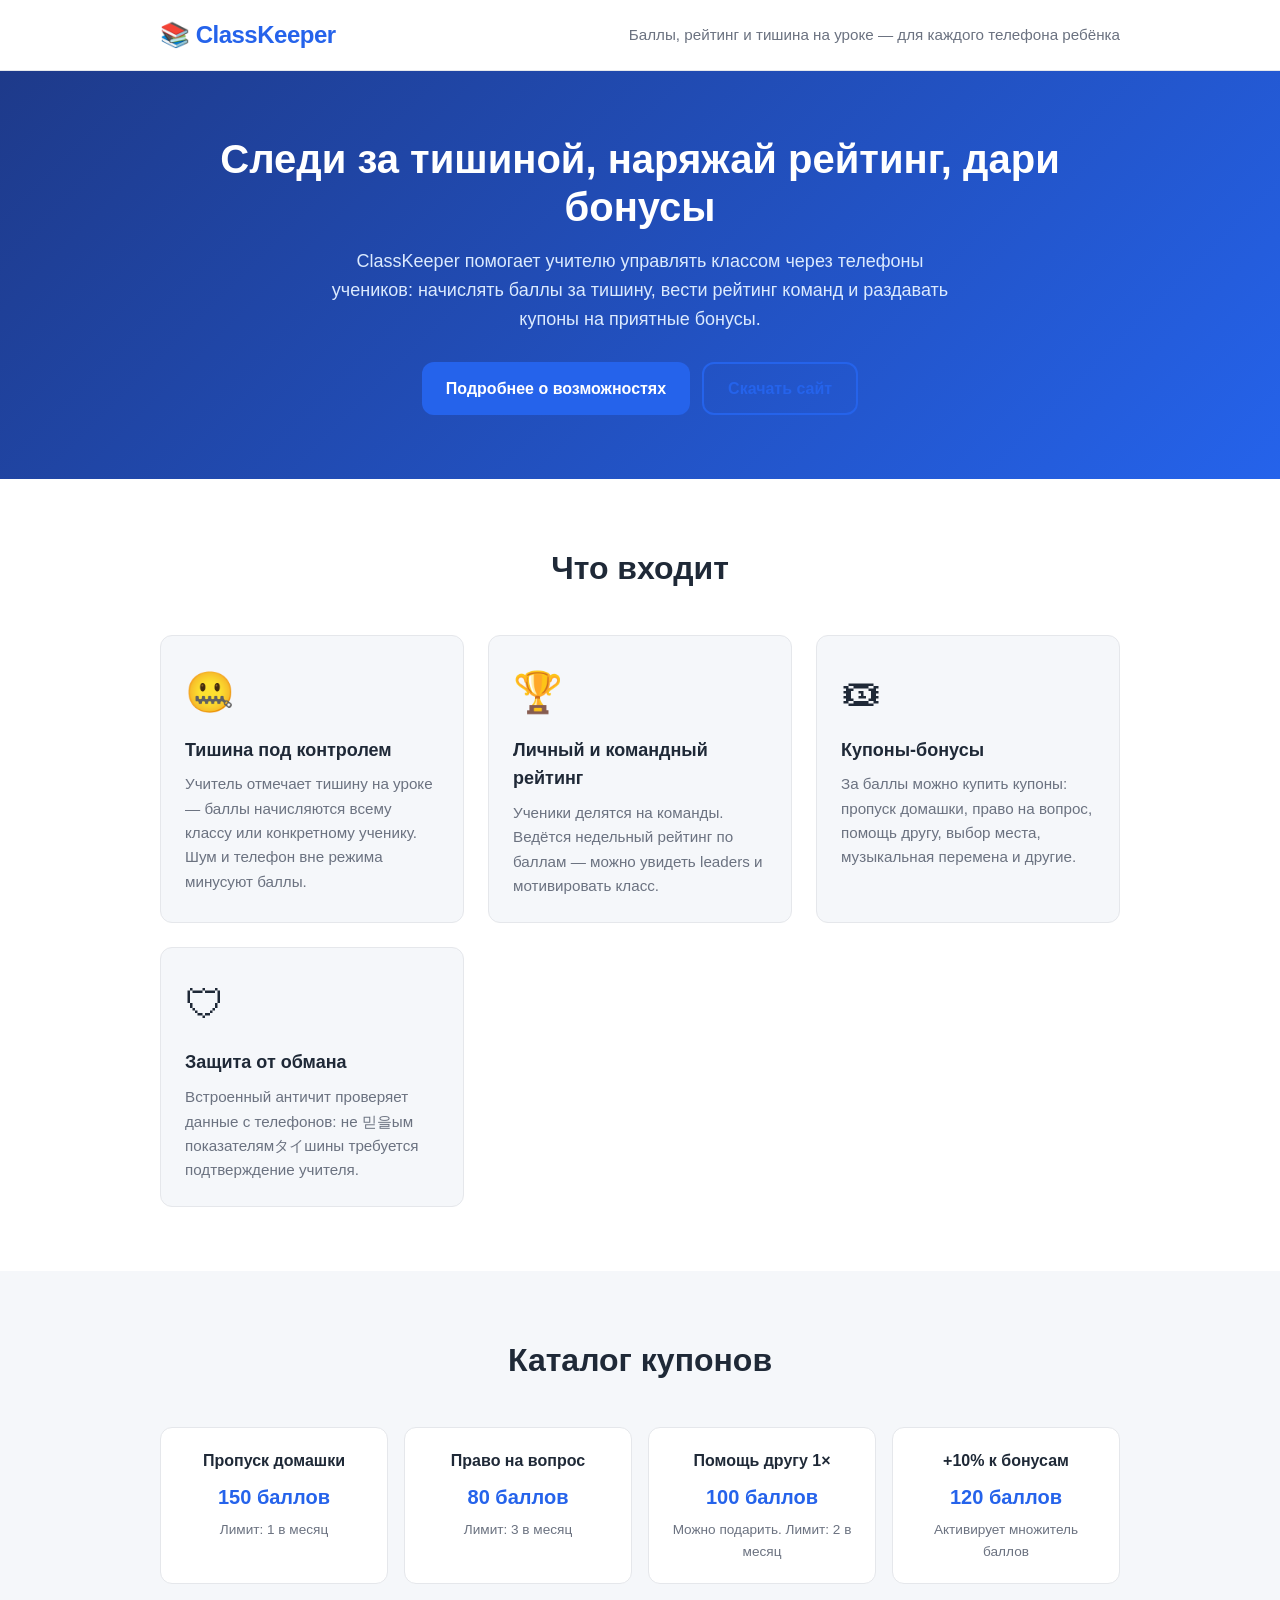
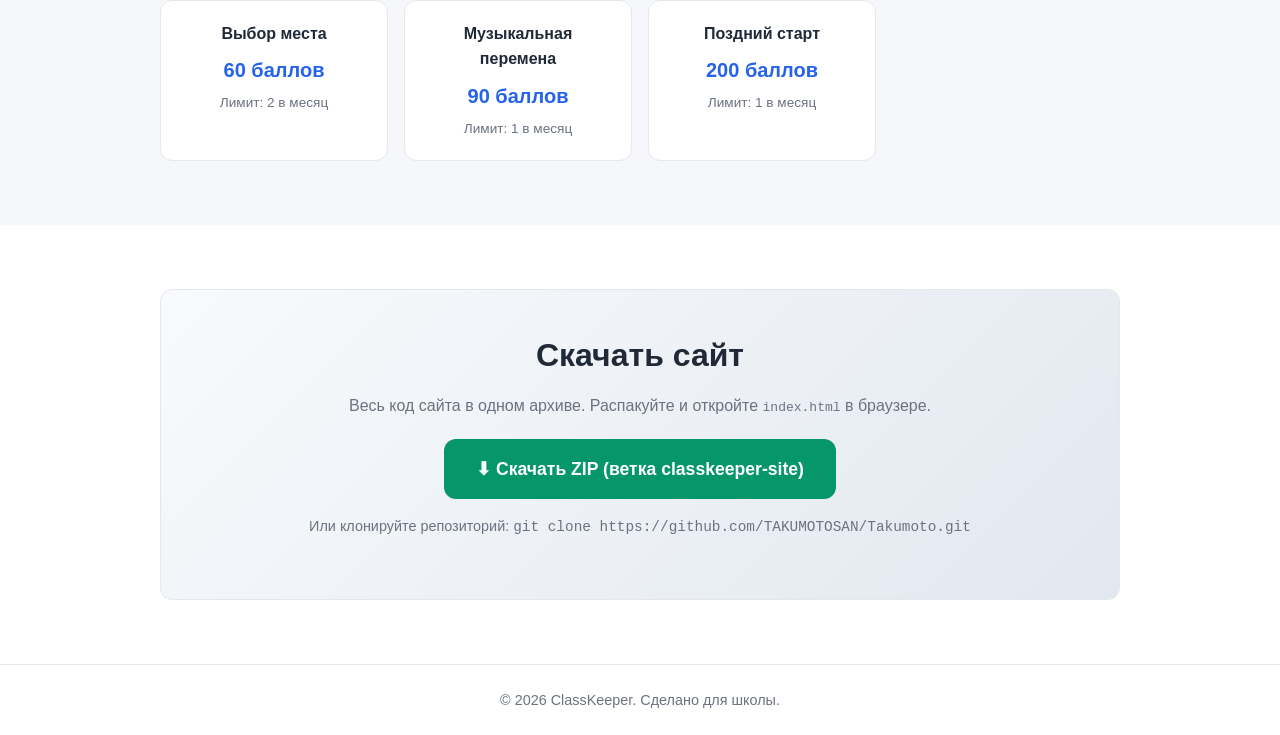
==== classkeeper/index.html @ 2f1abf25 "Добавить статический сайт ClassKeeper в папке classkeeper/" ====
<!DOCTYPE html>
<html lang="ru">
<head>
    <meta charset="UTF-8">
    <meta name="viewport" content="width=device-width, initial-scale=1.0">
    <title>ClassKeeper — Помощник для класса</title>
    <link rel="stylesheet" href="style.css">
</head>
<body>

    <header class="header">
        <div class="container">
            <div class="logo">📚 ClassKeeper</div>
            <p class="subtitle">Баллы, рейтинг и тишина на уроке — для каждого телефона ребёнка</p>
        </div>
    </header>

    <section class="hero">
        <div class="container">
            <h1>Следи за тишиной, наряжай рейтинг, дари бонусы</h1>
            <p>ClassKeeper помогает учителю управлять классом через телефоны учеников: начислять баллы за тишину, вести рейтинг команд и раздавать купоны на приятные бонусы.</p>
            <div class="hero-actions">
                <a href="#features" class="btn btn-primary">Подробнее о возможностях</a>
                <a href="#download" class="btn btn-outline">Скачать сайт</a>
            </div>
        </div>
    </section>

    <section class="features" id="features">
        <div class="container">
            <h2>Что входит</h2>
            <div class="grid">
                <div class="card">
                    <div class="card-icon">🤐</div>
                    <h3>Тишина под контролем</h3>
                    <p>Учитель отмечает тишину на уроке — баллы начисляются всему классу или конкретному ученику. Шум и телефон вне режима минусуют баллы.</p>
                </div>
                <div class="card">
                    <div class="card-icon">🏆</div>
                    <h3>Личный и командный рейтинг</h3>
                    <p>Ученики делятся на команды. Ведётся недельный рейтинг по баллам — можно увидеть leaders и мотивировать класс.</p>
                </div>
                <div class="card">
                    <div class="card-icon">🎟</div>
                    <h3>Купоны-бонусы</h3>
                    <p>За баллы можно купить купоны: пропуск домашки, право на вопрос, помощь другу, выбор места, музыкальная перемена и другие.</p>
                </div>
                <div class="card">
                    <div class="card-icon">🛡</div>
                    <h3>Защита от обмана</h3>
                    <p>Встроенный античит проверяет данные с телефонов: не 믿을ым показателямタイшины требуется подтверждение учителя.</p>
                </div>
            </div>
        </div>
    </section>

    <section class="coupons" id="coupons">
        <div class="container">
            <h2>Каталог купонов</h2>
            <div class="grid grid-3">
                <div class="coupon-card">
                    <h4>Пропуск домашки</h4>
                    <div class="price">150 баллов</div>
                    <p>Лимит: 1 в месяц</p>
                </div>
                <div class="coupon-card">
                    <h4>Право на вопрос</h4>
                    <div class="price">80 баллов</div>
                    <p>Лимит: 3 в месяц</p>
                </div>
                <div class="coupon-card">
                    <h4>Помощь другу 1×</h4>
                    <div class="price">100 баллов</div>
                    <p>Можно подарить. Лимит: 2 в месяц</p>
                </div>
                <div class="coupon-card">
                    <h4>+10% к бонусам</h4>
                    <div class="price">120 баллов</div>
                    <p>Активирует множитель баллов</p>
                </div>
                <div class="coupon-card">
                    <h4>Выбор места</h4>
                    <div class="price">60 баллов</div>
                    <p>Лимит: 2 в месяц</p>
                </div>
                <div class="coupon-card">
                    <h4>Музыкальная перемена</h4>
                    <div class="price">90 баллов</div>
                    <p>Лимит: 1 в месяц</p>
                </div>
                <div class="coupon-card">
                    <h4>Поздний старт</h4>
                    <div class="price">200 баллов</div>
                    <p>Лимит: 1 в месяц</p>
                </div>
            </div>
        </div>
    </section>

    <section class="download" id="download">
        <div class="container">
            <div class="download-box">
                <h2>Скачать сайт</h2>
                <p>Весь код сайта в одном архиве. Распакуйте и откройте <code>index.html</code> в браузере.</p>
                <a href="https://github.com/TAKUMOTOSAN/Takumoto/archive/refs/heads/classkeeper-site.zip" class="btn btn-primary btn-download">
                    ⬇ Скачать ZIP (ветка classkeeper-site)
                </a>
                <p class="download-hint">Или клонируйте репозиторий: <code>git clone https://github.com/TAKUMOTOSAN/Takumoto.git</code></p>
            </div>
        </div>
    </section>

    <footer class="footer">
        <div class="container">
            <p>&copy; 2026 ClassKeeper. Сделано для школы.</p>
        </div>
    </footer>

</body>
</html>
---- classkeeper/style.css ----
:root {
    --bg: #f5f7fa;
    --surface: #ffffff;
    --text: #1f2937;
    --text-muted: #6b7280;
    --primary: #2563eb;
    --primary-hover: #1d4ed8;
    --accent: #059669;
    --border: #e5e7eb;
    --radius: 12px;
    --shadow: 0 4px 6px -1px rgba(0, 0, 0, 0.1), 0 2px 4px -1px rgba(0, 0, 0, 0.06);
}

* { box-sizing: border-box; margin: 0; padding: 0; }

html { scroll-behavior: smooth; }

body {
    font-family: -apple-system, BlinkMacSystemFont, "Segoe UI", Roboto, "Helvetica Neue", Arial, sans-serif;
    background: var(--bg);
    color: var(--text);
    line-height: 1.6;
}

.container {
    max-width: 1000px;
    margin: 0 auto;
    padding: 0 20px;
}

/* Header */
.header {
    background: var(--surface);
    border-bottom: 1px solid var(--border);
    padding: 16px 0;
    position: sticky;
    top: 0;
    z-index: 50;
}
.header .container {
    display: flex;
    align-items: center;
    justify-content: space-between;
    gap: 16px;
}
.logo {
    font-size: 1.5rem;
    font-weight: 800;
    color: var(--primary);
    letter-spacing: -0.5px;
}
.subtitle {
    color: var(--text-muted);
    font-size: 0.95rem;
}

/* Hero */
.hero {
    background: linear-gradient(135deg, #1e3a8a 0%, #2563eb 100%);
    color: #fff;
    padding: 64px 0;
    text-align: center;
}
.hero h1 {
    font-size: 2.5rem;
    font-weight: 800;
    margin-bottom: 16px;
    line-height: 1.2;
}
.hero p {
    font-size: 1.125rem;
    color: #dbeafe;
    margin-bottom: 28px;
    max-width: 640px;
    margin-left: auto;
    margin-right: auto;
}
.hero-actions {
    display: flex;
    gap: 12px;
    justify-content: center;
    flex-wrap: wrap;
}

/* Buttons */
.btn {
    display: inline-flex;
    align-items: center;
    justify-content: center;
    gap: 8px;
    padding: 12px 24px;
    border-radius: var(--radius);
    font-weight: 600;
    font-size: 1rem;
    text-decoration: none;
    cursor: pointer;
    border: none;
    transition: all 0.2s;
}
.btn-primary {
    background: var(--primary);
    color: #fff;
}
.btn-primary:hover {
    background: var(--primary-hover);
    transform: translateY(-1px);
}
.btn-outline {
    background: transparent;
    color: var(--primary);
    border: 2px solid var(--primary);
}
.btn-outline:hover {
    background: var(--primary);
    color: #fff;
}
.btn-download {
    background: var(--accent);
    color: #fff;
    font-size: 1.1rem;
    padding: 16px 32px;
}
.btn-download:hover {
    background: #047857;
}

/* Features */
.features {
    padding: 64px 0;
    background: var(--surface);
}
.features h2, .coupons h2, .download h2 {
    text-align: center;
    font-size: 2rem;
    margin-bottom: 40px;
    color: var(--text);
}
.grid {
    display: grid;
    grid-template-columns: repeat(auto-fit, minmax(240px, 1fr));
    gap: 24px;
}
.card {
    background: var(--bg);
    border: 1px solid var(--border);
    border-radius: var(--radius);
    padding: 24px;
    transition: transform 0.2s, box-shadow 0.2s;
}
.card:hover {
    transform: translateY(-4px);
    box-shadow: var(--shadow);
}
.card-icon {
    font-size: 2.5rem;
    margin-bottom: 12px;
    display: block;
}
.card h3 {
    font-size: 1.125rem;
    margin-bottom: 8px;
}
.card p {
    font-size: 0.95rem;
    color: var(--text-muted);
}

/* Coupons */
.coupons {
    padding: 64px 0;
    background: var(--bg);
}
.grid-3 {
    display: grid;
    grid-template-columns: repeat(auto-fit, minmax(200px, 1fr));
    gap: 16px;
}
.coupon-card {
    background: var(--surface);
    border: 1px solid var(--border);
    border-radius: var(--radius);
    padding: 20px;
    text-align: center;
}
.coupon-card h4 {
    font-size: 1rem;
    margin-bottom: 8px;
}
.coupon-card .price {
    font-size: 1.25rem;
    font-weight: 700;
    color: var(--primary);
    margin-bottom: 6px;
    display: block;
}
.coupon-card p {
    font-size: 0.85rem;
    color: var(--text-muted);
}

/* Download */
.download {
    padding: 64px 0;
    background: var(--surface);
}
.download-box {
    background: linear-gradient(135deg, #f8fafc 0%, #e2e8f0 100%);
    border: 1px solid var(--border);
    border-radius: var(--radius);
    padding: 40px;
    text-align: center;
}
.download-box h2 {
    margin-bottom: 12px;
}
.download-box p {
    color: var(--text-muted);
    margin-bottom: 20px;
}
.download-hint {
    margin-top: 16px;
    font-size: 0.9rem;
    color: var(--text-muted);
}

/* Footer */
.footer {
    background: var(--surface);
    border-top: 1px solid var(--border);
    padding: 24px 0;
    text-align: center;
    color: var(--text-muted);
    font-size: 0.9rem;
}

@media (max-width: 640px) {
    .hero h1 { font-size: 1.75rem; }
    .hero-actions { flex-direction: column; align-items: stretch; }
    .hero-actions .btn { width: 100%; }
}
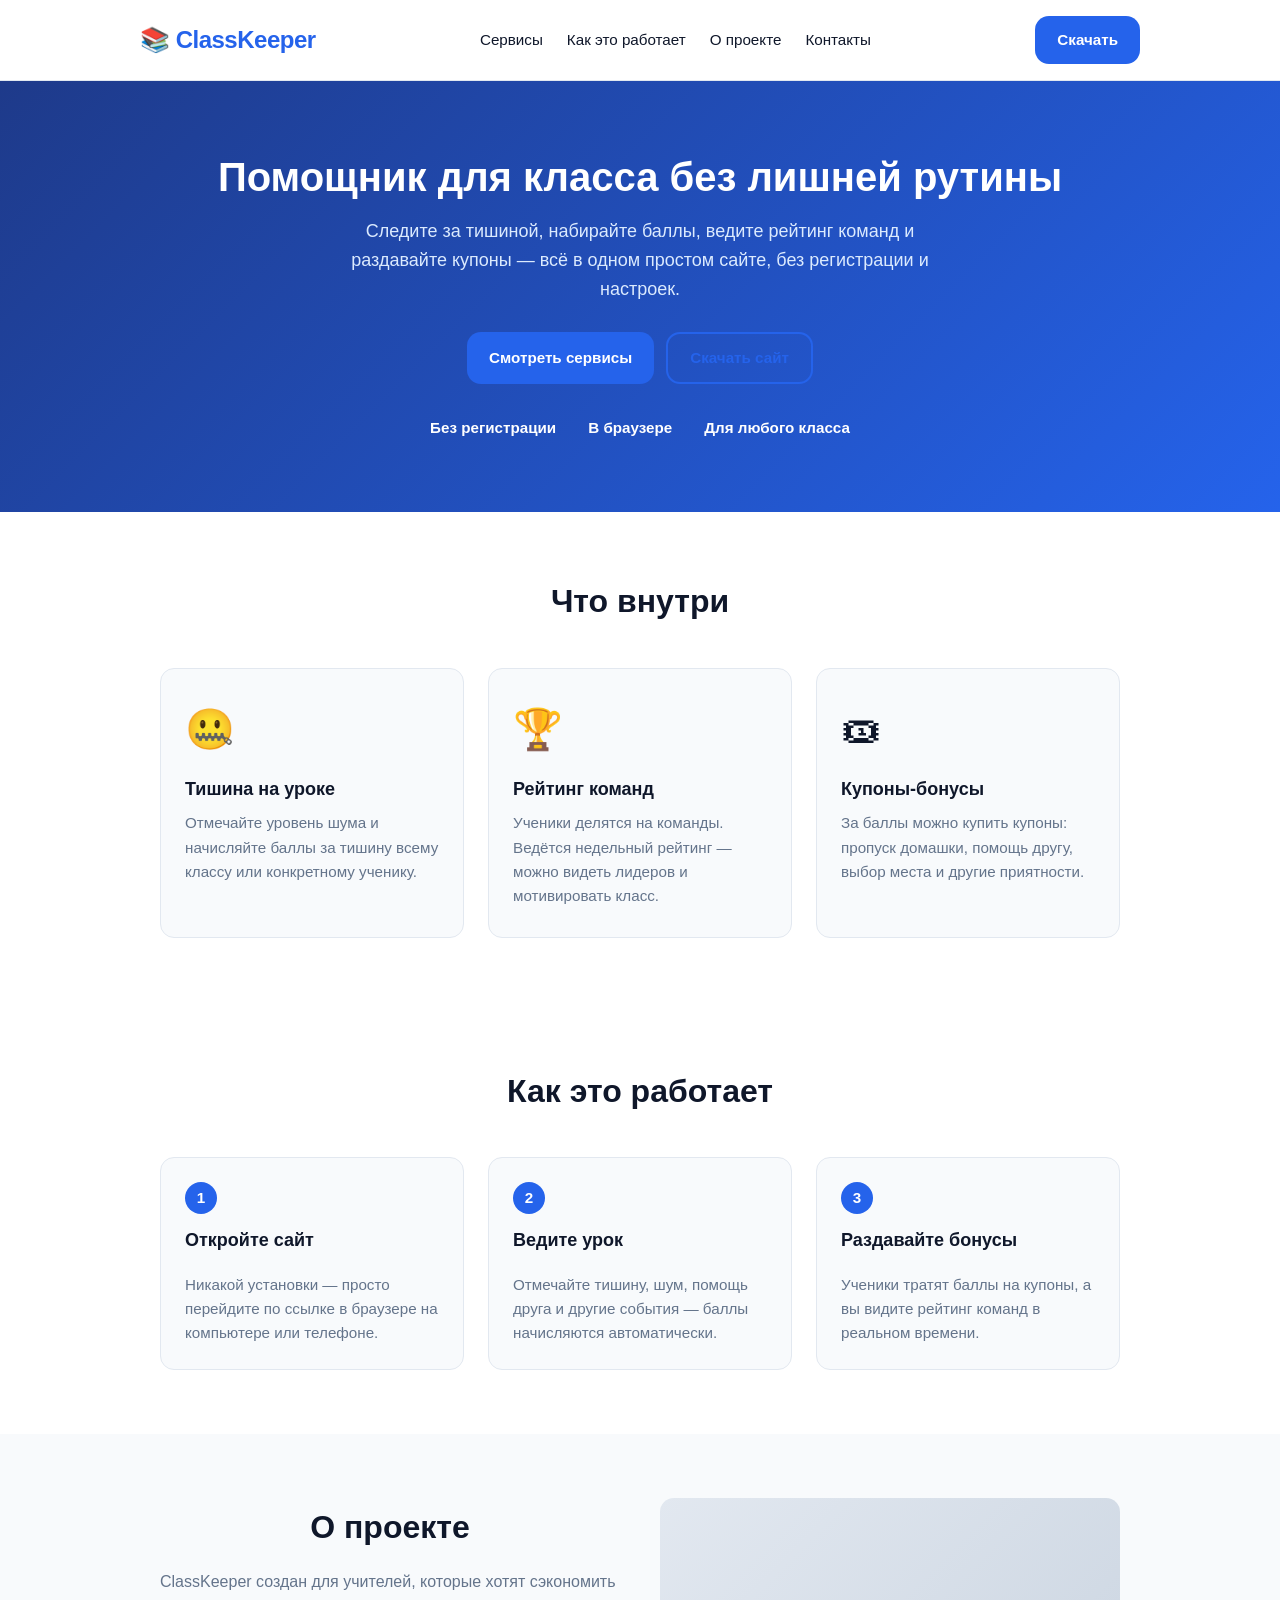
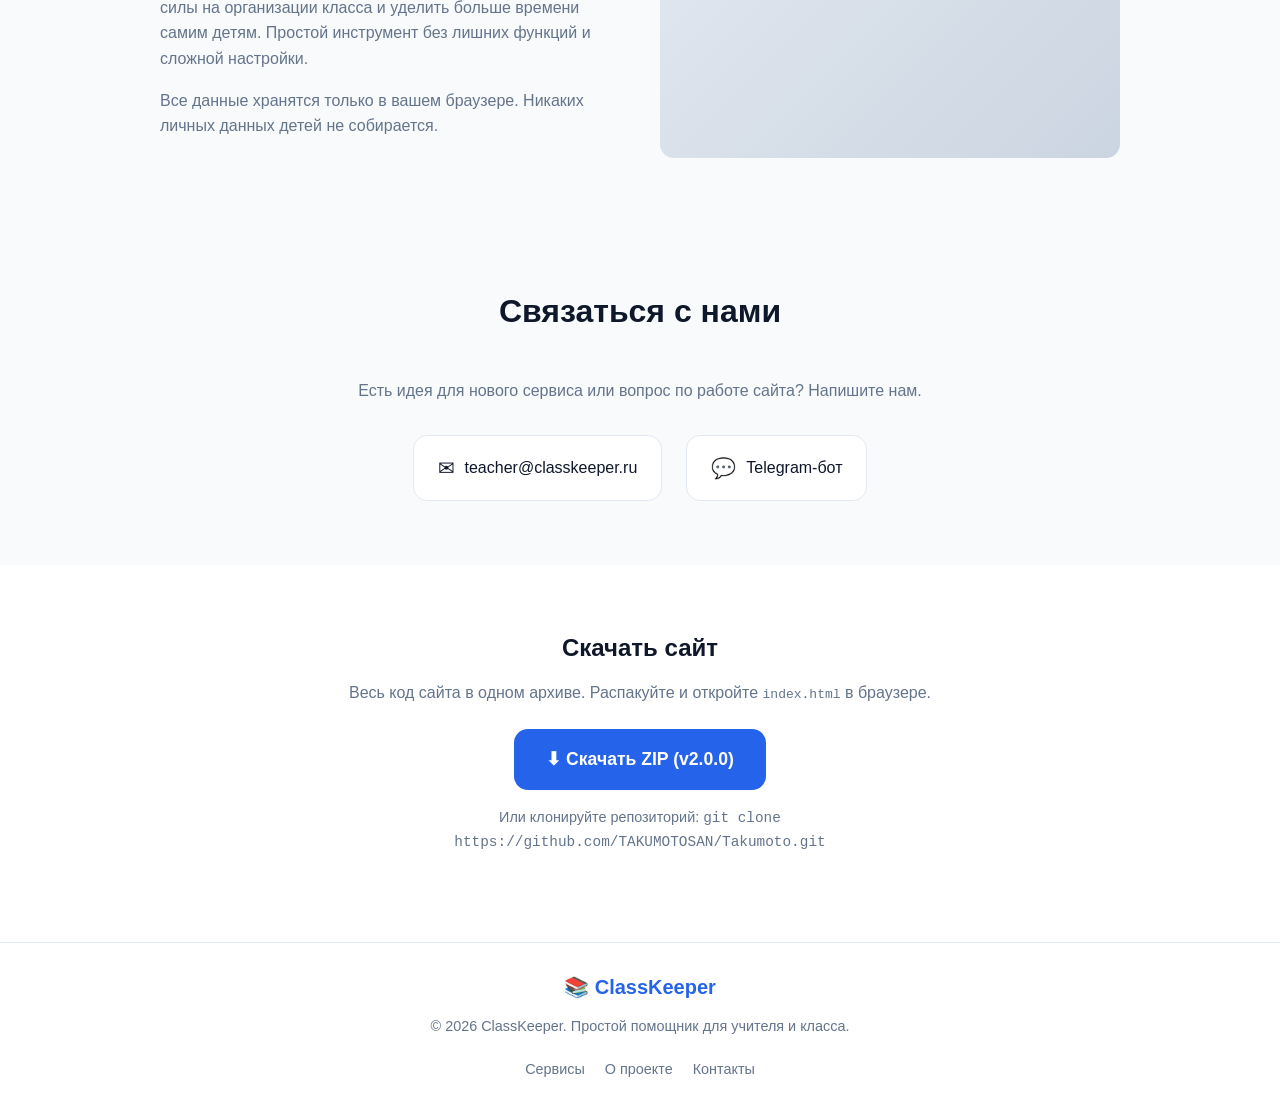
==== commit c6318443: "Упрощённый одностраничный сайт ClassKeeper (аналог pedagog-na-avtopilote.ru)" ====
--- a/classkeeper/index.html
+++ b/classkeeper/index.html
@@ -3,118 +3,137 @@
 <head>
     <meta charset="UTF-8">
     <meta name="viewport" content="width=device-width, initial-scale=1.0">
-    <title>ClassKeeper — Помощник для класса</title>
+    <title>ClassKeeper — помощник для класса</title>
     <link rel="stylesheet" href="style.css">
 </head>
 <body>
 
-    <header class="header">
-        <div class="container">
-            <div class="logo">📚 ClassKeeper</div>
-            <p class="subtitle">Баллы, рейтинг и тишина на уроке — для каждого телефона ребёнка</p>
+<header class="header">
+    <div class="container header-inner">
+        <a href="#" class="logo">📚 ClassKeeper</a>
+        <nav class="nav">
+            <a href="#services">Сервисы</a>
+            <a href="#how-it-works">Как это работает</a>
+            <a href="#about">О проекте</a>
+            <a href="#contacts">Контакты</a>
+        </nav>
+        <a href="#download" class="btn btn-primary">Скачать</a>
+    </div>
+</header>
+
+<section class="hero">
+    <div class="container hero-inner">
+        <h1>Помощник для класса без лишней рутины</h1>
+        <p>Следите за тишиной, набирайте баллы, ведите рейтинг команд и раздавайте купоны — всё в одном простом сайте, без регистрации и настроек.</p>
+        <div class="hero-actions">
+            <a href="#services" class="btn btn-primary">Смотреть сервисы</a>
+            <a href="#download" class="btn btn-outline">Скачать сайт</a>
         </div>
-    </header>
+        <div class="hero-stats">
+            <span><strong>Без регистрации</strong></span>
+            <span><strong>В браузере</strong></span>
+            <span><strong>Для любого класса</strong></span>
+        </div>
+    </div>
+</section>
 
-    <section class="hero">
-        <div class="container">
-            <h1>Следи за тишиной, наряжай рейтинг, дари бонусы</h1>
-            <p>ClassKeeper помогает учителю управлять классом через телефоны учеников: начислять баллы за тишину, вести рейтинг команд и раздавать купоны на приятные бонусы.</p>
-            <div class="hero-actions">
-                <a href="#features" class="btn btn-primary">Подробнее о возможностях</a>
-                <a href="#download" class="btn btn-outline">Скачать сайт</a>
+<section id="services" class="services">
+    <div class="container">
+        <h2 class="section-title">Что внутри</h2>
+        <div class="grid">
+            <div class="card">
+                <div class="card-icon">🤐</div>
+                <h3>Тишина на уроке</h3>
+                <p>Отмечайте уровень шума и начисляйте баллы за тишину всему классу или конкретному ученику.</p>
+            </div>
+            <div class="card">
+                <div class="card-icon">🏆</div>
+                <h3>Рейтинг команд</h3>
+                <p>Ученики делятся на команды. Ведётся недельный рейтинг — можно видеть лидеров и мотивировать класс.</p>
+            </div>
+            <div class="card">
+                <div class="card-icon">🎟</div>
+                <h3>Купоны-бонусы</h3>
+                <p>За баллы можно купить купоны: пропуск домашки, помощь другу, выбор места и другие приятности.</p>
             </div>
         </div>
-    </section>
+    </div>
+</section>
 
-    <section class="features" id="features">
-        <div class="container">
-            <h2>Что входит</h2>
-            <div class="grid">
-                <div class="card">
-                    <div class="card-icon">🤐</div>
-                    <h3>Тишина под контролем</h3>
-                    <p>Учитель отмечает тишину на уроке — баллы начисляются всему классу или конкретному ученику. Шум и телефон вне режима минусуют баллы.</p>
-                </div>
-                <div class="card">
-                    <div class="card-icon">🏆</div>
-                    <h3>Личный и командный рейтинг</h3>
-                    <p>Ученики делятся на команды. Ведётся недельный рейтинг по баллам — можно увидеть leaders и мотивировать класс.</p>
-                </div>
-                <div class="card">
-                    <div class="card-icon">🎟</div>
-                    <h3>Купоны-бонусы</h3>
-                    <p>За баллы можно купить купоны: пропуск домашки, право на вопрос, помощь другу, выбор места, музыкальная перемена и другие.</p>
-                </div>
-                <div class="card">
-                    <div class="card-icon">🛡</div>
-                    <h3>Защита от обмана</h3>
-                    <p>Встроенный античит проверяет данные с телефонов: не 믿을ым показателямタイшины требуется подтверждение учителя.</p>
-                </div>
+<section id="how-it-works" class="how-it-works">
+    <div class="container">
+        <h2 class="section-title">Как это работает</h2>
+        <div class="steps">
+            <div class="step">
+                <div class="step-num">1</div>
+                <h3>Откройте сайт</h3>
+                <p>Никакой установки — просто перейдите по ссылке в браузере на компьютере или телефоне.</p>
+            </div>
+            <div class="step">
+                <div class="step-num">2</div>
+                <h3>Ведите урок</h3>
+                <p>Отмечайте тишину, шум, помощь друга и другие события — баллы начисляются автоматически.</p>
+            </div>
+            <div class="step">
+                <div class="step-num">3</div>
+                <h3>Раздавайте бонусы</h3>
+                <p>Ученики тратят баллы на купоны, а вы видите рейтинг команд в реальном времени.</p>
             </div>
         </div>
-    </section>
+    </div>
+</section>
 
-    <section class="coupons" id="coupons">
-        <div class="container">
-            <h2>Каталог купонов</h2>
-            <div class="grid grid-3">
-                <div class="coupon-card">
-                    <h4>Пропуск домашки</h4>
-                    <div class="price">150 баллов</div>
-                    <p>Лимит: 1 в месяц</p>
-                </div>
-                <div class="coupon-card">
-                    <h4>Право на вопрос</h4>
-                    <div class="price">80 баллов</div>
-                    <p>Лимит: 3 в месяц</p>
-                </div>
-                <div class="coupon-card">
-                    <h4>Помощь другу 1×</h4>
-                    <div class="price">100 баллов</div>
-                    <p>Можно подарить. Лимит: 2 в месяц</p>
-                </div>
-                <div class="coupon-card">
-                    <h4>+10% к бонусам</h4>
-                    <div class="price">120 баллов</div>
-                    <p>Активирует множитель баллов</p>
-                </div>
-                <div class="coupon-card">
-                    <h4>Выбор места</h4>
-                    <div class="price">60 баллов</div>
-                    <p>Лимит: 2 в месяц</p>
-                </div>
-                <div class="coupon-card">
-                    <h4>Музыкальная перемена</h4>
-                    <div class="price">90 баллов</div>
-                    <p>Лимит: 1 в месяц</p>
-                </div>
-                <div class="coupon-card">
-                    <h4>Поздний старт</h4>
-                    <div class="price">200 баллов</div>
-                    <p>Лимит: 1 в месяц</p>
-                </div>
+<section id="about" class="about">
+    <div class="container about-inner">
+        <div class="about-text">
+            <h2 class="section-title">О проекте</h2>
+            <p>ClassKeeper создан для учителей, которые хотят сэкономить силы на организации класса и уделить больше времени самим детям. Простой инструмент без лишних функций и сложной настройки.</p>
+            <p>Все данные хранятся только в вашем браузере. Никаких личных данных детей не собирается.</p>
+        </div>
+        <div class="about-image">
+            <div class="placeholder"></div>
+        </div>
+    </div>
+</section>
+
+<section id="contacts" class="contacts">
+    <div class="container">
+        <h2 class="section-title">Связаться с нами</h2>
+        <p class="contacts-intro">Есть идея для нового сервиса или вопрос по работе сайта? Напишите нам.</p>
+        <div class="contacts-grid">
+            <div class="contact-item">
+                <span class="contact-icon">✉</span>
+                <a href="mailto:teacher@classkeeper.ru">teacher@classkeeper.ru</a>
+            </div>
+            <div class="contact-item">
+                <span class="contact-icon">💬</span>
+                <a href="https://t.me/classkeeper_bot" target="_blank">Telegram-бот</a>
             </div>
         </div>
-    </section>
+    </div>
+</section>
 
-    <section class="download" id="download">
-        <div class="container">
-            <div class="download-box">
-                <h2>Скачать сайт</h2>
-                <p>Весь код сайта в одном архиве. Распакуйте и откройте <code>index.html</code> в браузере.</p>
-                <a href="https://github.com/TAKUMOTOSAN/Takumoto/archive/refs/heads/classkeeper-site.zip" class="btn btn-primary btn-download">
-                    ⬇ Скачать ZIP (ветка classkeeper-site)
-                </a>
-                <p class="download-hint">Или клонируйте репозиторий: <code>git clone https://github.com/TAKUMOTOSAN/Takumoto.git</code></p>
-            </div>
-        </div>
-    </section>
+<section id="download" class="download">
+    <div class="container download-inner">
+        <h2>Скачать сайт</h2>
+        <p>Весь код сайта в одном архиве. Распакуйте и откройте <code>index.html</code> в браузере.</p>
+        <a href="https://github.com/TAKUMOTOSAN/Takumoto/releases/download/v2.0.0/classkeeper.zip" class="btn btn-primary btn-download">⬇ Скачать ZIP (v2.0.0)</a>
+        <p class="download-hint">Или клонируйте репозиторий: <code>git clone https://github.com/TAKUMOTOSAN/Takumoto.git</code></p>
+    </div>
+</section>
 
-    <footer class="footer">
-        <div class="container">
-            <p>&copy; 2026 ClassKeeper. Сделано для школы.</p>
-        </div>
-    </footer>
+<footer class="footer">
+    <div class="container footer-inner">
+        <div class="footer-brand">📚 ClassKeeper</div>
+        <p class="footer-copy">© 2026 ClassKeeper. Простой помощник для учителя и класса.</p>
+        <nav class="footer-nav">
+            <a href="#services">Сервисы</a>
+            <a href="#about">О проекте</a>
+            <a href="#contacts">Контакты</a>
+        </nav>
+    </div>
+</footer>
 
+<script src="script.js"></script>
 </body>
 </html>
--- a/classkeeper/style.css
+++ b/classkeeper/style.css
@@ -1,14 +1,14 @@
 :root {
-    --bg: #f5f7fa;
+    --bg: #f8fafc;
     --surface: #ffffff;
-    --text: #1f2937;
-    --text-muted: #6b7280;
+    --text: #0f172a;
+    --text-muted: #64748b;
     --primary: #2563eb;
     --primary-hover: #1d4ed8;
-    --accent: #059669;
-    --border: #e5e7eb;
-    --radius: 12px;
-    --shadow: 0 4px 6px -1px rgba(0, 0, 0, 0.1), 0 2px 4px -1px rgba(0, 0, 0, 0.06);
+    --accent-bg: #eff6ff;
+    --border: #e2e8f0;
+    --radius: 14px;
+    --shadow: 0 4px 6px -1px rgba(0, 0, 0, 0.05), 0 2px 4px -1px rgba(0, 0, 0, 0.03);
 }
 
 * { box-sizing: border-box; margin: 0; padding: 0; }
@@ -32,42 +32,88 @@
 .header {
     background: var(--surface);
     border-bottom: 1px solid var(--border);
-    padding: 16px 0;
     position: sticky;
     top: 0;
     z-index: 50;
 }
-.header .container {
+.header-inner {
     display: flex;
     align-items: center;
     justify-content: space-between;
+    padding: 16px 0;
     gap: 16px;
 }
 .logo {
     font-size: 1.5rem;
     font-weight: 800;
     color: var(--primary);
+    text-decoration: none;
     letter-spacing: -0.5px;
 }
-.subtitle {
-    color: var(--text-muted);
-    font-size: 0.95rem;
+.nav {
+    display: flex;
+    gap: 24px;
+    align-items: center;
+}
+.nav a {
+    text-decoration: none;
+    color: var(--text);
+    font-weight: 500;
+    font-size: 0.95rem;
+}
+.nav a:hover { color: var(--primary); }
+.btn {
+    display: inline-flex;
+    align-items: center;
+    justify-content: center;
+    gap: 8px;
+    padding: 12px 22px;
+    border-radius: var(--radius);
+    font-weight: 600;
+    font-size: 0.95rem;
+    text-decoration: none;
+    border: none;
+    cursor: pointer;
+    transition: all 0.2s;
+}
+.btn-primary {
+    background: var(--primary);
+    color: #fff;
+}
+.btn-primary:hover {
+    background: var(--primary-hover);
+    transform: translateY(-1px);
+}
+.btn-outline {
+    background: transparent;
+    color: var(--primary);
+    border: 2px solid var(--primary);
+}
+.btn-outline:hover {
+    background: var(--primary);
+    color: #fff;
+}
+.btn-download {
+    background: var(--primary);
+    color: #fff;
+    font-size: 1.1rem;
+    padding: 16px 32px;
 }
 
 /* Hero */
 .hero {
     background: linear-gradient(135deg, #1e3a8a 0%, #2563eb 100%);
     color: #fff;
-    padding: 64px 0;
-    text-align: center;
-}
-.hero h1 {
+    padding: 72px 0;
+    text-align: center;
+}
+.hero-inner h1 {
     font-size: 2.5rem;
     font-weight: 800;
     margin-bottom: 16px;
     line-height: 1.2;
 }
-.hero p {
+.hero-inner p {
     font-size: 1.125rem;
     color: #dbeafe;
     margin-bottom: 28px;
@@ -80,71 +126,42 @@
     gap: 12px;
     justify-content: center;
     flex-wrap: wrap;
-}
-
-/* Buttons */
-.btn {
-    display: inline-flex;
-    align-items: center;
-    justify-content: center;
-    gap: 8px;
-    padding: 12px 24px;
-    border-radius: var(--radius);
-    font-weight: 600;
-    font-size: 1rem;
-    text-decoration: none;
-    cursor: pointer;
-    border: none;
-    transition: all 0.2s;
-}
-.btn-primary {
-    background: var(--primary);
-    color: #fff;
-}
-.btn-primary:hover {
-    background: var(--primary-hover);
-    transform: translateY(-1px);
-}
-.btn-outline {
-    background: transparent;
-    color: var(--primary);
-    border: 2px solid var(--primary);
-}
-.btn-outline:hover {
-    background: var(--primary);
-    color: #fff;
-}
-.btn-download {
-    background: var(--accent);
-    color: #fff;
-    font-size: 1.1rem;
-    padding: 16px 32px;
-}
-.btn-download:hover {
-    background: #047857;
-}
-
-/* Features */
-.features {
+    margin-bottom: 32px;
+}
+.hero-stats {
+    display: flex;
+    justify-content: center;
+    gap: 32px;
+    font-size: 0.95rem;
+    color: #bfdbfe;
+}
+.hero-stats span strong { color: #fff; }
+
+/* Sections */
+.services, .how-it-works, .about, .contacts, .download {
     padding: 64px 0;
-    background: var(--surface);
-}
-.features h2, .coupons h2, .download h2 {
+}
+.services, .how-it-works {
+    background: var(--surface);
+}
+.section-title {
     text-align: center;
     font-size: 2rem;
     margin-bottom: 40px;
     color: var(--text);
 }
+
+/* Grid */
 .grid {
     display: grid;
-    grid-template-columns: repeat(auto-fit, minmax(240px, 1fr));
+    grid-template-columns: repeat(auto-fit, minmax(260px, 1fr));
     gap: 24px;
 }
 .card {
     background: var(--bg);
     border: 1px solid var(--border);
     border-radius: var(--radius);
-    padding: 24px;
+    padding: 28px 24px;
     transition: transform 0.2s, box-shadow 0.2s;
 }
 .card:hover {
@@ -153,7 +170,7 @@
 }
 .card-icon {
     font-size: 2.5rem;
-    margin-bottom: 12px;
+    margin-bottom: 14px;
     display: block;
 }
 .card h3 {
@@ -165,57 +182,114 @@
     color: var(--text-muted);
 }
 
-/* Coupons */
-.coupons {
-    padding: 64px 0;
+/* Steps */
+.steps {
+    display: grid;
+    grid-template-columns: repeat(auto-fit, minmax(260px, 1fr));
+    gap: 24px;
+}
+.step {
+    display: flex;
+    flex-direction: column;
+    gap: 12px;
+    padding: 24px;
     background: var(--bg);
-}
-.grid-3 {
+    border: 1px solid var(--border);
+    border-radius: var(--radius);
+}
+.step-num {
+    width: 32px;
+    height: 32px;
+    border-radius: 50%;
+    background: var(--primary);
+    color: #fff;
+    font-weight: 700;
+    font-size: 0.95rem;
+    display: flex;
+    align-items: center;
+    justify-content: center;
+    flex-shrink: 0;
+}
+.step h3 {
+    font-size: 1.125rem;
+    margin-bottom: 6px;
+}
+.step p {
+    font-size: 0.95rem;
+    color: var(--text-muted);
+    line-height: 1.6;
+}
+
+/* About */
+.about-inner {
     display: grid;
-    grid-template-columns: repeat(auto-fit, minmax(200px, 1fr));
-    gap: 16px;
-}
-.coupon-card {
+    grid-template-columns: 1fr 1fr;
+    gap: 40px;
+    align-items: center;
+}
+.about-text h2 {
+    margin-bottom: 16px;
+}
+.about-text p {
+    color: var(--text-muted);
+    margin-bottom: 16px;
+}
+.placeholder {
+    width: 100%;
+    height: 260px;
+    background: linear-gradient(135deg, #e2e8f0 0%, #cbd5e1 100%);
+    border-radius: var(--radius);
+    display: flex;
+    align-items: center;
+    justify-content: center;
+    color: var(--text-muted);
+    font-weight: 500;
+}
+
+/* Contacts */
+.contacts-intro {
+    text-align: center;
+    color: var(--text-muted);
+    margin-bottom: 32px;
+    font-size: 1rem;
+}
+.contacts-grid {
+    display: flex;
+    gap: 24px;
+    justify-content: center;
+    flex-wrap: wrap;
+}
+.contact-item {
+    display: flex;
+    align-items: center;
+    gap: 10px;
+    padding: 16px 24px;
     background: var(--surface);
     border: 1px solid var(--border);
     border-radius: var(--radius);
-    padding: 20px;
-    text-align: center;
-}
-.coupon-card h4 {
-    font-size: 1rem;
-    margin-bottom: 8px;
-}
-.coupon-card .price {
-    font-size: 1.25rem;
-    font-weight: 700;
-    color: var(--primary);
-    margin-bottom: 6px;
-    display: block;
-}
-.coupon-card p {
-    font-size: 0.85rem;
-    color: var(--text-muted);
-}
+}
+.contact-icon { font-size: 1.25rem; }
+.contact-item a {
+    color: var(--text);
+    text-decoration: none;
+}
+.contact-item a:hover { color: var(--primary); }
 
 /* Download */
 .download {
-    padding: 64px 0;
-    background: var(--surface);
-}
-.download-box {
-    background: linear-gradient(135deg, #f8fafc 0%, #e2e8f0 100%);
-    border: 1px solid var(--border);
-    border-radius: var(--radius);
-    padding: 40px;
-    text-align: center;
-}
-.download-box h2 {
+    background: var(--surface);
+}
+.download-inner {
+    max-width: 640px;
+    margin: 0 auto;
+    text-align: center;
+}
+.download-inner h2 {
     margin-bottom: 12px;
 }
-.download-box p {
-    color: var(--text-muted);
-    margin-bottom: 20px;
+.download-inner p {
+    color: var(--text-muted);
+    margin-bottom: 24px;
 }
 .download-hint {
     margin-top: 16px;
@@ -227,14 +301,41 @@
 .footer {
     background: var(--surface);
     border-top: 1px solid var(--border);
-    padding: 24px 0;
-    text-align: center;
+    padding: 28px 0;
+}
+.footer-inner {
+    display: flex;
+    flex-direction: column;
+    align-items: center;
+    gap: 12px;
+    text-align: center;
+}
+.footer-brand {
+    font-weight: 800;
+    font-size: 1.25rem;
+    color: var(--primary);
+}
+.footer-copy {
     color: var(--text-muted);
     font-size: 0.9rem;
 }
+.footer-nav {
+    display: flex;
+    gap: 20px;
+    margin-top: 8px;
+}
+.footer-nav a {
+    color: var(--text-muted);
+    text-decoration: none;
+    font-size: 0.9rem;
+}
+.footer-nav a:hover { color: var(--primary); }
 
 @media (max-width: 640px) {
-    .hero h1 { font-size: 1.75rem; }
+    .hero-inner h1 { font-size: 1.75rem; }
     .hero-actions { flex-direction: column; align-items: stretch; }
     .hero-actions .btn { width: 100%; }
-}+    .header-inner { flex-direction: column; align-items: stretch; gap: 12px; }
+    .nav { justify-content: center; flex-wrap: wrap; }
+    .about-inner { grid-template-columns: 1fr; }
+}
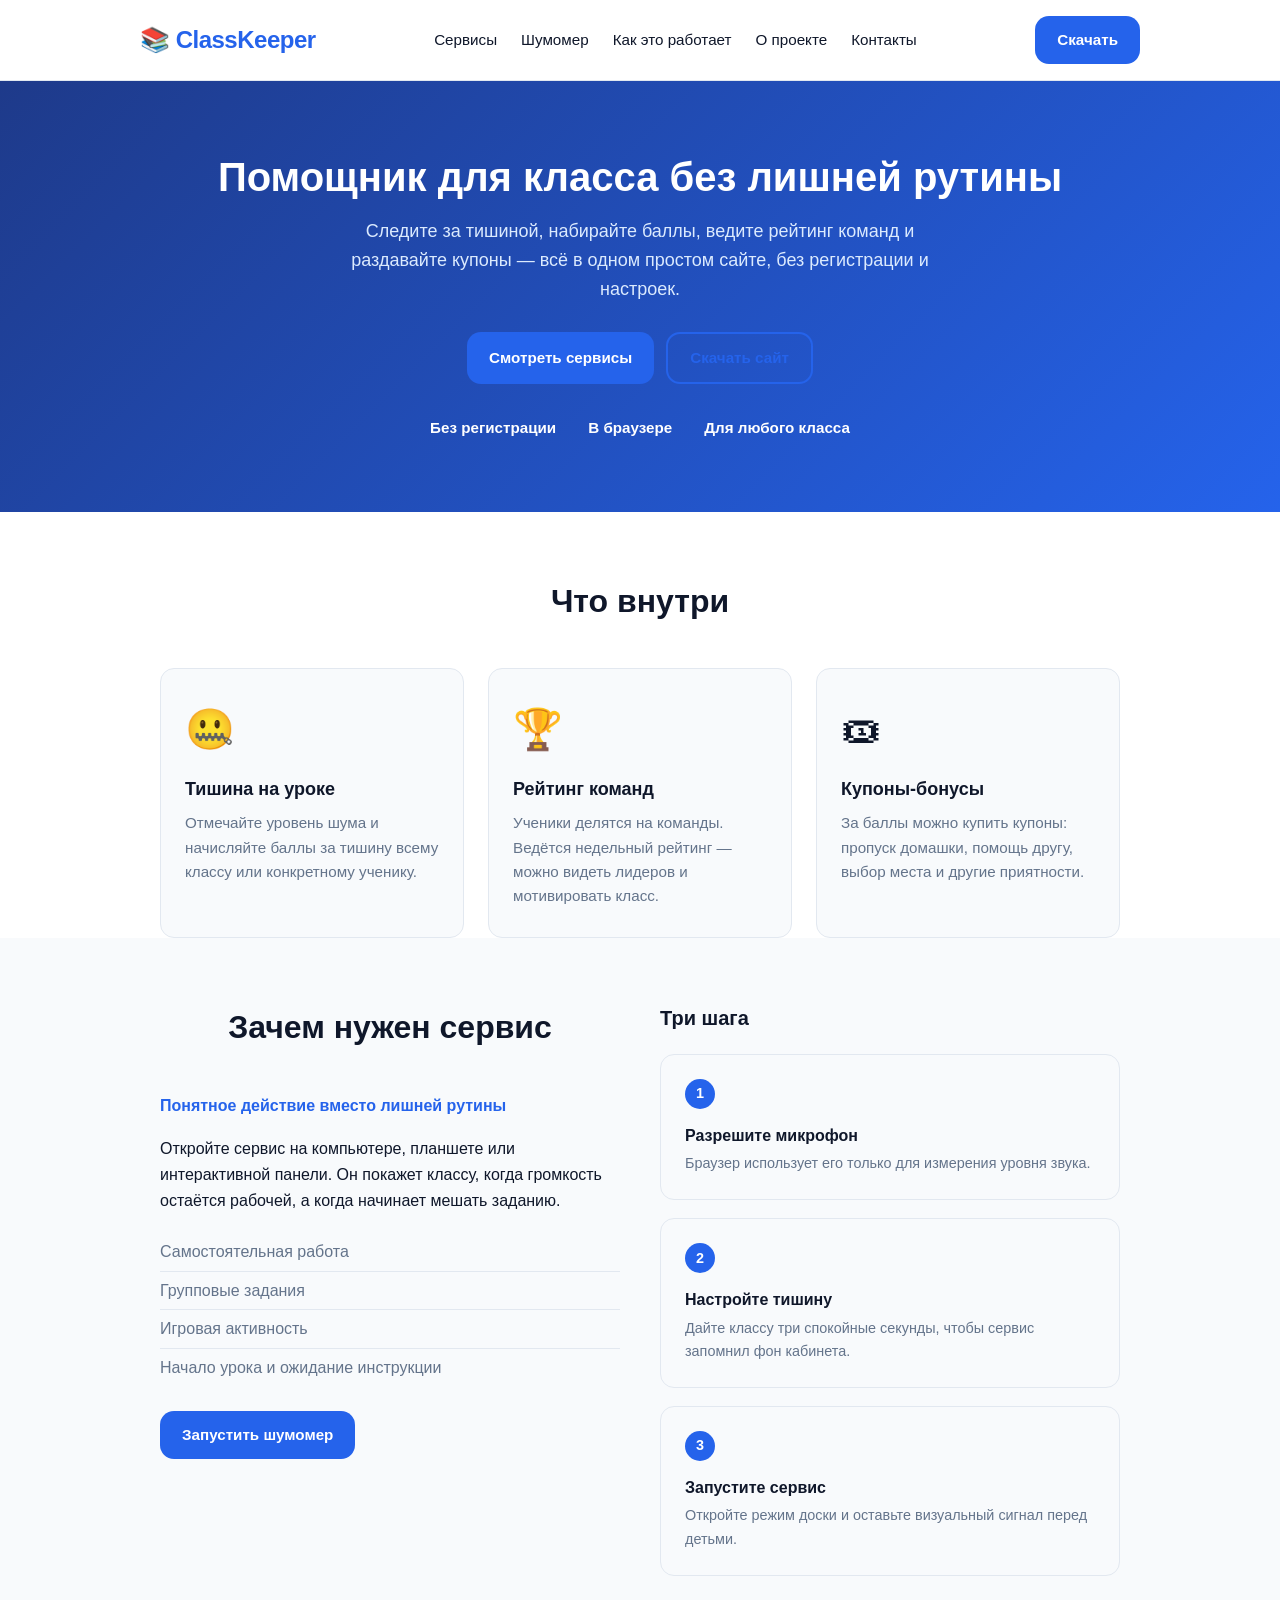
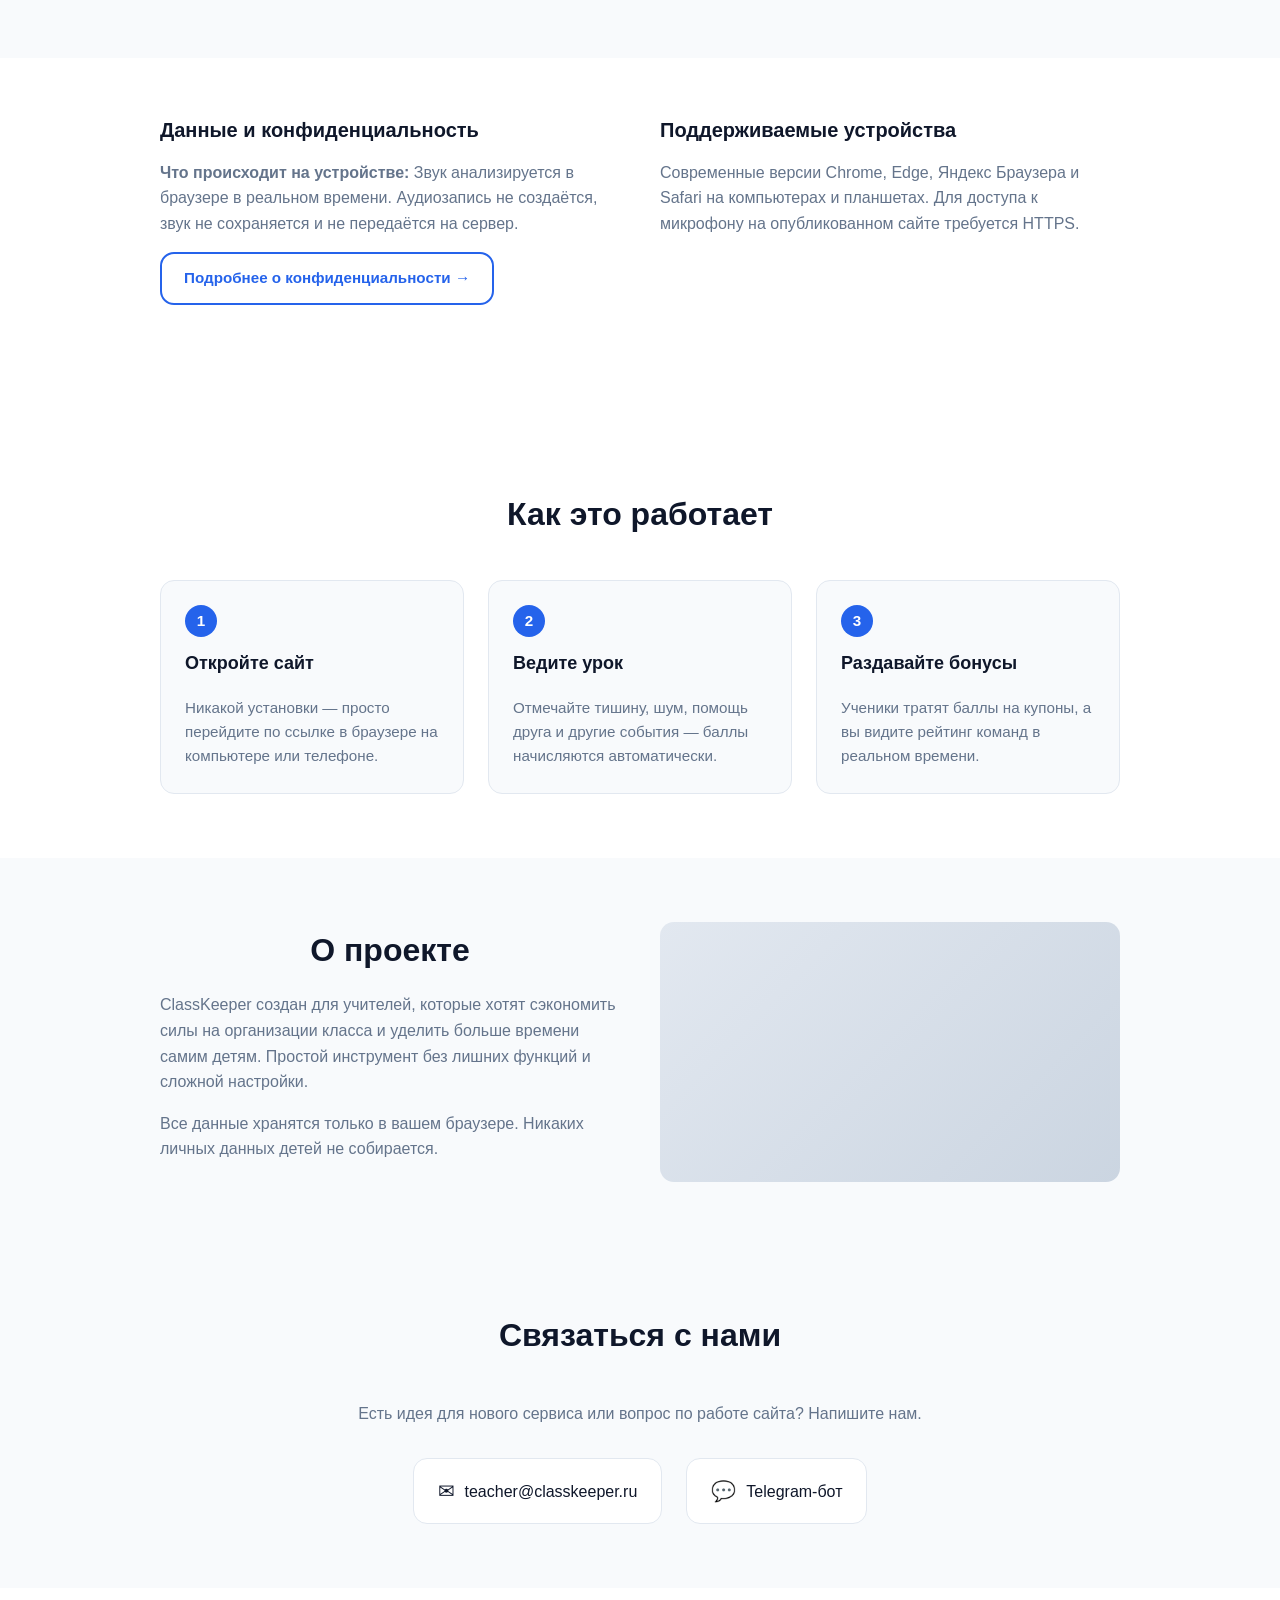
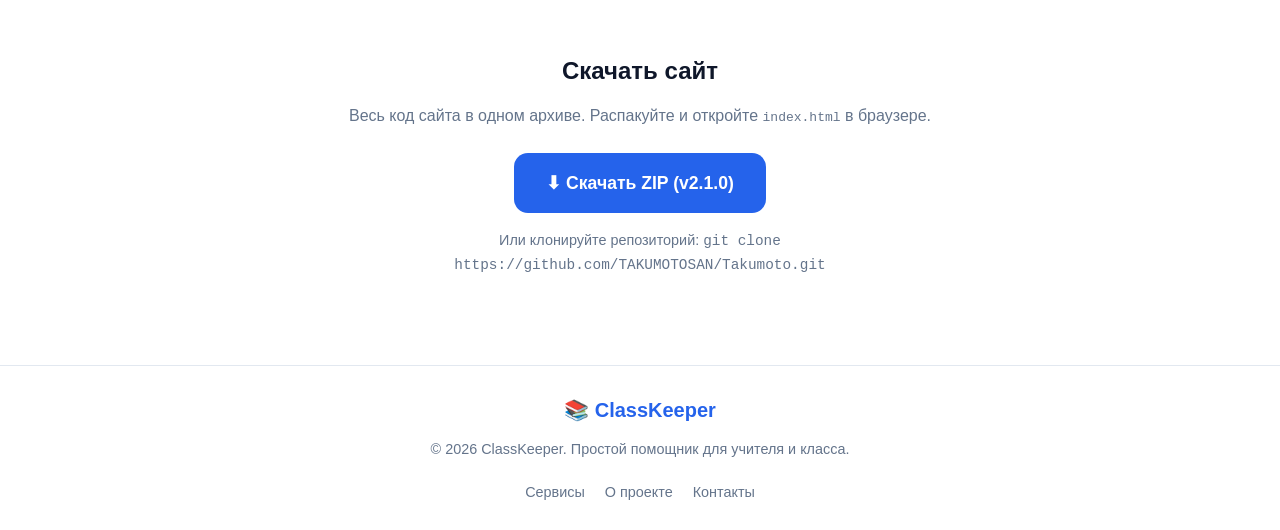
==== commit dcff9aa2: "Добавить раздел 'Зачем нужен сервис' (шумомер) и конфиденциальность" ====
--- a/classkeeper/index.html
+++ b/classkeeper/index.html
@@ -13,6 +13,7 @@
         <a href="#" class="logo">📚 ClassKeeper</a>
         <nav class="nav">
             <a href="#services">Сервисы</a>
+            <a href="#shumometer">Шумомер</a>
             <a href="#how-it-works">Как это работает</a>
             <a href="#about">О проекте</a>
             <a href="#contacts">Контакты</a>
@@ -58,6 +59,66 @@
             </div>
         </div>
     </div>
+
+<section id="shumometer" class="shumometer">
+    <div class="container">
+        <div class="shumometer-inner">
+            <div class="shumometer-text">
+                <h2 class="section-title">Зачем нужен сервис</h2>
+                <p class="shumometer-lead">Понятное действие вместо лишней рутины</p>
+                <p>Откройте сервис на компьютере, планшете или интерактивной панели. Он покажет классу, когда громкость остаётся рабочей, а когда начинает мешать заданию.</p>
+                <ul class="scenarios">
+                    <li>Самостоятельная работа</li>
+                    <li>Групповые задания</li>
+                    <li>Игровая активность</li>
+                    <li>Начало урока и ожидание инструкции</li>
+                </ul>
+                <a href="#" class="btn btn-primary">Запустить шумомер</a>
+            </div>
+            <div class="shumometer-steps">
+                <h3>Три шага</h3>
+                <div class="step">
+                    <div class="step-num">1</div>
+                    <div>
+                        <div class="step-title">Разрешите микрофон</div>
+                        <div class="step-desc">Браузер использует его только для измерения уровня звука.</div>
+                    </div>
+                </div>
+                <div class="step">
+                    <div class="step-num">2</div>
+                    <div>
+                        <div class="step-title">Настройте тишину</div>
+                        <div class="step-desc">Дайте классу три спокойные секунды, чтобы сервис запомнил фон кабинета.</div>
+                    </div>
+                </div>
+                <div class="step">
+                    <div class="step-num">3</div>
+                    <div>
+                        <div class="step-title">Запустите сервис</div>
+                        <div class="step-desc">Откройте режим доски и оставьте визуальный сигнал перед детьми.</div>
+                    </div>
+                </div>
+            </div>
+        </div>
+    </div>
+</section>
+
+<section id="privacy" class="privacy">
+    <div class="container">
+        <div class="privacy-inner">
+            <div class="privacy-text">
+                <h3>Данные и конфиденциальность</h3>
+                <p><strong>Что происходит на устройстве:</strong> Звук анализируется в браузере в реальном времени. Аудиозапись не создаётся, звук не сохраняется и не передаётся на сервер.</p>
+                <a href="#" class="btn btn-outline">Подробнее о конфиденциальности &rarr;</a>
+            </div>
+            <div class="privacy-devices">
+                <h3>Поддерживаемые устройства</h3>
+                <p>Современные версии Chrome, Edge, Яндекс Браузера и Safari на компьютерах и планшетах. Для доступа к микрофону на опубликованном сайте требуется HTTPS.</p>
+            </div>
+        </div>
+    </div>
+</section>
+
 </section>
 
 <section id="how-it-works" class="how-it-works">
@@ -117,7 +178,7 @@
     <div class="container download-inner">
         <h2>Скачать сайт</h2>
         <p>Весь код сайта в одном архиве. Распакуйте и откройте <code>index.html</code> в браузере.</p>
-        <a href="https://github.com/TAKUMOTOSAN/Takumoto/releases/download/v2.0.0/classkeeper.zip" class="btn btn-primary btn-download">⬇ Скачать ZIP (v2.0.0)</a>
+        <a href="https://github.com/TAKUMOTOSAN/Takumoto/releases/download/v2.1.0/classkeeper.zip" class="btn btn-primary btn-download">⬇ Скачать ZIP (v2.1.0)</a>
         <p class="download-hint">Или клонируйте репозиторий: <code>git clone https://github.com/TAKUMOTOSAN/Takumoto.git</code></p>
     </div>
 </section>
--- a/classkeeper/style.css
+++ b/classkeeper/style.css
@@ -339,3 +339,100 @@
     .nav { justify-content: center; flex-wrap: wrap; }
     .about-inner { grid-template-columns: 1fr; }
 }
+
+/* Шумомер / Зачем нужен сервис */
+.shumometer {
+    padding: 64px 0;
+    background: var(--bg);
+}
+.shumometer-inner {
+    display: grid;
+    grid-template-columns: 1fr 1fr;
+    gap: 40px;
+    align-items: start;
+}
+.shumometer-lead {
+    font-weight: 600;
+    color: var(--primary);
+    margin: 10px 0 18px 0;
+    font-size: 1rem;
+}
+.scenarios {
+    list-style: none;
+    padding: 0;
+    margin: 20px 0 24px 0;
+    color: var(--text-muted);
+}
+.scenarios li {
+    padding: 6px 0;
+    border-bottom: 1px solid var(--border);
+}
+.scenarios li:last-child { border-bottom: none; }
+.shumometer-steps h3 {
+    margin-bottom: 20px;
+    font-size: 1.25rem;
+}
+.shumometer-steps .step {
+    display: flex;
+    gap: 14px;
+    margin-bottom: 18px;
+    align-items: flex-start;
+}
+.shumometer-steps .step-num {
+    width: 30px;
+    height: 30px;
+    border-radius: 50%;
+    background: var(--primary);
+    color: #fff;
+    font-weight: 700;
+    font-size: 0.9rem;
+    display: flex;
+    align-items: center;
+    justify-content: center;
+    flex-shrink: 0;
+}
+.shumometer-steps .step-title {
+    font-weight: 600;
+    margin-bottom: 4px;
+    color: var(--text);
+}
+.shumometer-steps .step-desc {
+    font-size: 0.9rem;
+    color: var(--text-muted);
+}
+
+/* Конфиденциальность */
+.privacy {
+    padding: 56px 0;
+    background: var(--surface);
+}
+.privacy-inner {
+    display: grid;
+    grid-template-columns: 1fr 1fr;
+    gap: 40px;
+    align-items: start;
+}
+.privacy-text h3 {
+    margin-bottom: 14px;
+    font-size: 1.25rem;
+}
+.privacy-text p {
+    margin-bottom: 16px;
+    color: var(--text-muted);
+    line-height: 1.6;
+}
+.privacy-devices h3 {
+    margin-bottom: 14px;
+    font-size: 1.25rem;
+}
+.privacy-devices p {
+    color: var(--text-muted);
+    line-height: 1.6;
+}
+
+@media (max-width: 768px) {
+    .shumometer-inner,
+    .privacy-inner {
+        grid-template-columns: 1fr;
+    }
+}
